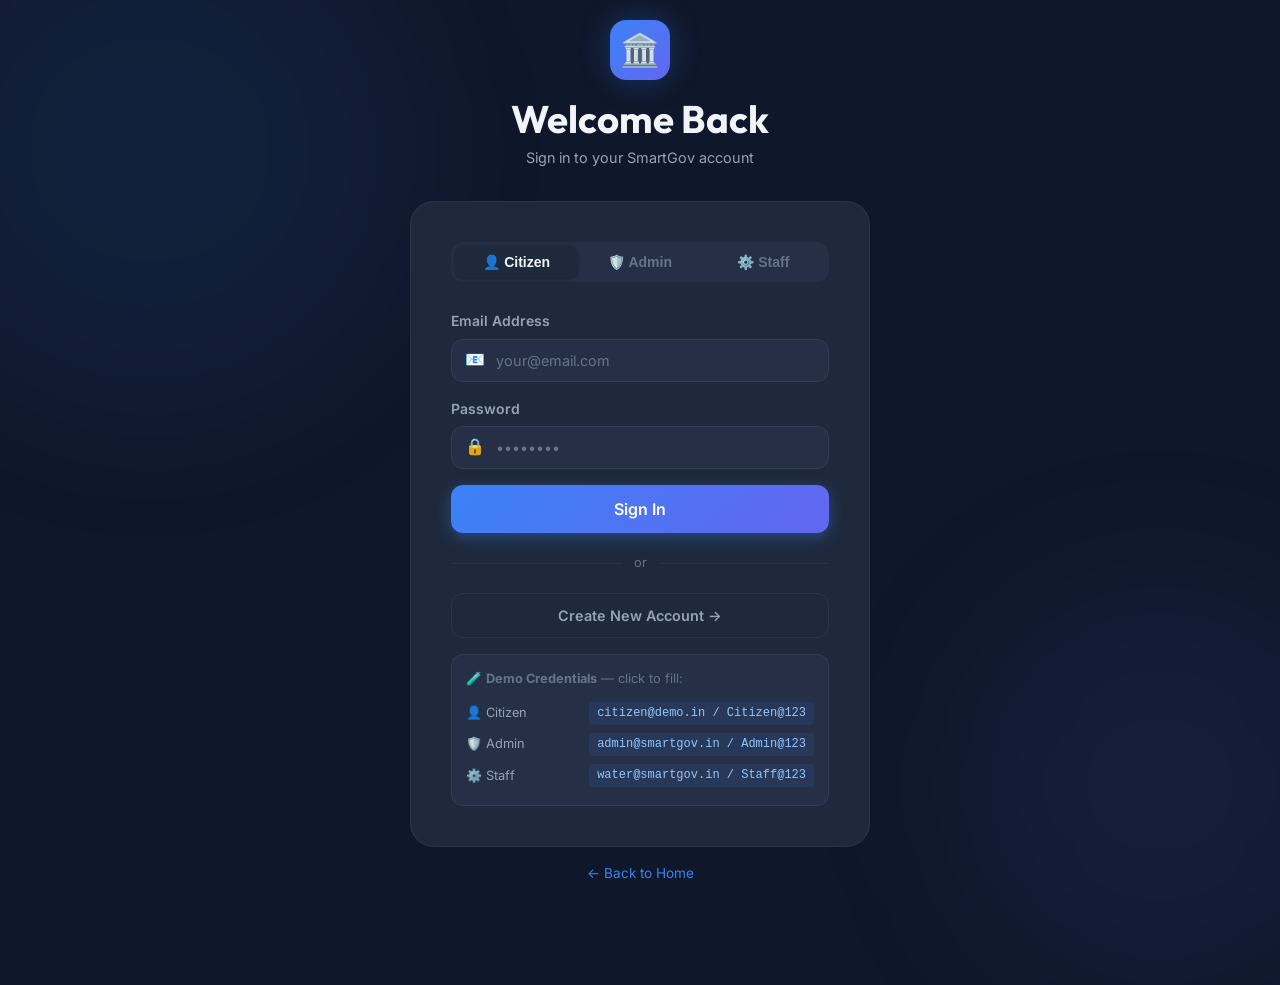
==== frontend/login.html @ 2b1eeae0 "feat: Initial commit - Smart Public Complaint and Grievance Redressal System - FastAPI backend with " ====
<!DOCTYPE html>
<html lang="en">

<head>
    <meta charset="UTF-8">
    <meta name="viewport" content="width=device-width, initial-scale=1.0">
    <title>Sign In | SmartGov</title>
    <link rel="stylesheet" href="css/styles.css">
    <style>
        body {
            display: flex;
            justify-content: center;
            align-items: center;
            min-height: 100vh;
            background: var(--bg);
            position: relative;
            overflow: hidden;
        }

        .auth-bg-glow {
            position: absolute;
            border-radius: 50%;
            filter: blur(80px);
            pointer-events: none;
            z-index: 0;
        }

        .glow1 {
            width: 500px;
            height: 500px;
            background: rgba(59, 130, 246, 0.08);
            top: -100px;
            left: -100px;
        }

        .glow2 {
            width: 400px;
            height: 400px;
            background: rgba(99, 102, 241, 0.08);
            bottom: -80px;
            right: -80px;
        }

        .auth-container {
            width: 100%;
            max-width: 460px;
            margin: 20px;
            position: relative;
            z-index: 1;
        }

        .auth-header {
            text-align: center;
            margin-bottom: 32px;
        }

        .auth-logo {
            width: 60px;
            height: 60px;
            background: var(--gradient-primary);
            border-radius: var(--radius-lg);
            display: flex;
            align-items: center;
            justify-content: center;
            font-size: 2rem;
            margin: 0 auto 16px;
            box-shadow: 0 0 30px rgba(59, 130, 246, 0.3);
        }

        .auth-card {
            background: var(--surface);
            border: 1px solid var(--card-border);
            border-radius: var(--radius-xl);
            padding: 40px;
        }

        .auth-tabs {
            display: flex;
            background: var(--surface-2);
            border-radius: var(--radius);
            padding: 4px;
            margin-bottom: 28px;
        }

        .auth-tab {
            flex: 1;
            padding: 8px;
            text-align: center;
            border-radius: var(--radius-sm);
            font-size: 0.875rem;
            font-weight: 600;
            cursor: pointer;
            transition: all var(--transition);
            color: var(--text-muted);
            border: none;
            background: transparent;
        }

        .auth-tab.active {
            background: var(--surface);
            color: var(--text-primary);
            box-shadow: var(--shadow-sm);
        }

        .form-row {
            display: grid;
            gap: 16px;
        }

        .divider-or {
            display: flex;
            align-items: center;
            gap: 12px;
            margin: 20px 0;
            color: var(--text-muted);
            font-size: 0.8rem;
        }

        .divider-or::before,
        .divider-or::after {
            content: '';
            flex: 1;
            height: 1px;
            background: var(--card-border);
        }

        .demo-creds {
            background: var(--surface-2);
            border: 1px solid var(--card-border);
            border-radius: var(--radius);
            padding: 14px;
            font-size: 0.8rem;
        }

        .demo-creds p {
            color: var(--text-muted);
            margin-bottom: 8px;
        }

        .demo-creds-item {
            display: flex;
            align-items: center;
            justify-content: space-between;
            padding: 4px 0;
        }

        .demo-creds-item code {
            font-size: 0.75rem;
            color: var(--primary-light);
            background: rgba(59, 130, 246, 0.1);
            padding: 2px 8px;
            border-radius: 4px;
            cursor: pointer;
        }

        .demo-creds-item code:hover {
            background: rgba(59, 130, 246, 0.2);
        }
    </style>
</head>

<body>
    <div class="auth-bg-glow glow1"></div>
    <div class="auth-bg-glow glow2"></div>

    <div class="auth-container fade-in">
        <div class="auth-header">
            <div class="auth-logo">🏛️</div>
            <h2>Welcome Back</h2>
            <p style="font-size:0.9rem; margin-top:4px">Sign in to your SmartGov account</p>
        </div>

        <div class="auth-card">
            <!-- Role Tabs -->
            <div class="auth-tabs">
                <button class="auth-tab active" data-role="citizen" onclick="switchRole('citizen')">👤 Citizen</button>
                <button class="auth-tab" data-role="admin" onclick="switchRole('admin')">🛡️ Admin</button>
                <button class="auth-tab" data-role="staff" onclick="switchRole('staff')">⚙️ Staff</button>
            </div>

            <!-- Error Alert -->
            <div id="error-alert" class="alert alert-error hidden" style="margin-bottom:16px">
                <span>❌</span><span id="error-msg"></span>
            </div>

            <!-- Login Form -->
            <form id="login-form" class="form-row">
                <div class="form-group">
                    <label class="form-label">Email Address</label>
                    <div class="input-icon-wrap">
                        <span class="icon">📧</span>
                        <input id="email" type="email" class="form-input" placeholder="your@email.com" required
                            autocomplete="email">
                    </div>
                </div>
                <div class="form-group">
                    <label class="form-label">Password</label>
                    <div class="input-icon-wrap">
                        <span class="icon">🔒</span>
                        <input id="password" type="password" class="form-input" placeholder="••••••••" required
                            autocomplete="current-password">
                    </div>
                </div>
                <button type="submit" class="btn btn-primary btn-full btn-lg" id="login-btn">
                    <span id="login-btn-text">Sign In</span>
                </button>
            </form>

            <div class="divider-or">or</div>

            <a href="register.html" class="btn btn-outline btn-full">Create New Account →</a>

            <!-- Demo Credentials -->
            <div class="demo-creds mt-4">
                <p>🧪 <strong>Demo Credentials</strong> — click to fill:</p>
                <div class="demo-creds-item">
                    <span style="color:var(--text-secondary)">👤 Citizen</span>
                    <code onclick="fillCreds('citizen@demo.in','Citizen@123')">citizen@demo.in / Citizen@123</code>
                </div>
                <div class="demo-creds-item">
                    <span style="color:var(--text-secondary)">🛡️ Admin</span>
                    <code onclick="fillCreds('admin@smartgov.in','Admin@123')">admin@smartgov.in / Admin@123</code>
                </div>
                <div class="demo-creds-item">
                    <span style="color:var(--text-secondary)">⚙️ Staff</span>
                    <code onclick="fillCreds('water@smartgov.in','Staff@123')">water@smartgov.in / Staff@123</code>
                </div>
            </div>
        </div>

        <p style="text-align:center; margin-top:16px; font-size:0.85rem; color:var(--text-muted)">
            <a href="index.html">← Back to Home</a>
        </p>
    </div>

    <div id="toast-container" class="toast-container"></div>
    <script src="js/app.js"></script>
    <script>
        // Redirect if already logged in
        if (Auth.isLoggedIn()) Utils.redirectDashboard();

        // Pre-fill role from URL params
        const urlParams = new URLSearchParams(window.location.search);
        if (urlParams.get('role') === 'admin') switchRole('admin');

        function switchRole(role) {
            document.querySelectorAll('.auth-tab').forEach(t => t.classList.remove('active'));
            document.querySelector(`[data-role="${role}"]`).classList.add('active');
        }

        function fillCreds(email, password) {
            document.getElementById('email').value = email;
            document.getElementById('password').value = password;
        }

        document.getElementById('login-form').addEventListener('submit', async (e) => {
            e.preventDefault();
            const btn = document.getElementById('login-btn');
            const btnText = document.getElementById('login-btn-text');
            const errorAlert = document.getElementById('error-alert');
            const errorMsg = document.getElementById('error-msg');

            errorAlert.classList.add('hidden');
            btn.disabled = true;
            btnText.innerHTML = '<span class="spinner" style="width:18px;height:18px;border-width:2px"></span> Signing in...';

            try {
                const data = await API.login({
                    email: document.getElementById('email').value,
                    password: document.getElementById('password').value
                });
                Auth.save(data.token, data.user);
                Toast.success(`Welcome back, ${data.user.full_name.split(' ')[0]}! 🎉`);
                setTimeout(() => Utils.redirectDashboard(), 800);
            } catch (err) {
                errorMsg.textContent = err.message;
                errorAlert.classList.remove('hidden');
                btn.disabled = false;
                btnText.textContent = 'Sign In';
            }
        });
    </script>
</body>

</html>
---- frontend/css/styles.css ----
/* =========================================================
   Smart Gov - Public Complaint & Grievance Redressal System
   Design System & Global Styles
   ========================================================= */

@import url('https://fonts.googleapis.com/css2?family=Inter:wght@300;400;500;600;700;800;900&family=Outfit:wght@400;600;700;800&display=swap');

/* ─── CSS Variables ─────────────────────────────────────── */
:root {
  /* Brand Colors */
  --primary: #3b82f6;
  --primary-dark: #1d4ed8;
  --primary-light: #93c5fd;
  --secondary: #6366f1;
  --accent: #06b6d4;
  --success: #10b981;
  --warning: #f59e0b;
  --danger: #ef4444;
  --info: #3b82f6;

  /* Status Colors */
  --status-submitted: #6366f1;
  --status-acknowledged: #f59e0b;
  --status-in_progress: #3b82f6;
  --status-resolved: #10b981;
  --status-closed: #6b7280;
  --status-rejected: #ef4444;

  /* Priority Colors */
  --priority-low: #10b981;
  --priority-medium: #f59e0b;
  --priority-high: #ef4444;
  --priority-urgent: #dc2626;

  /* Background & Surface */
  --bg: #0f172a;
  --bg-secondary: #1e293b;
  --surface: #1e293b;
  --surface-2: #253047;
  --surface-3: #2d3a52;
  --card: rgba(30, 41, 59, 0.8);
  --card-border: rgba(148, 163, 184, 0.1);

  /* Text */
  --text-primary: #f1f5f9;
  --text-secondary: #94a3b8;
  --text-muted: #64748b;
  --text-inverse: #0f172a;

  /* Gradients */
  --gradient-primary:  linear-gradient(135deg, #3b82f6 0%, #6366f1 100%);
  --gradient-success:  linear-gradient(135deg, #10b981 0%, #059669 100%);
  --gradient-hero:     linear-gradient(135deg, #0f172a 0%, #1e293b 50%, #0f172a 100%);
  --gradient-card:     linear-gradient(135deg, rgba(30,41,59,0.9) 0%, rgba(37,48,71,0.9) 100%);

  /* Glow Effects */
  --glow-primary:  0 0 20px rgba(59, 130, 246, 0.3);
  --glow-success:  0 0 20px rgba(16, 185, 129, 0.3);
  --glow-danger:   0 0 20px rgba(239, 68, 68, 0.3);

  /* Spacing */
  --radius-sm: 8px;
  --radius: 12px;
  --radius-lg: 16px;
  --radius-xl: 24px;
  --radius-full: 9999px;

  /* Transitions */
  --transition: 0.25s cubic-bezier(0.4, 0, 0.2, 1);
  --transition-slow: 0.4s cubic-bezier(0.4, 0, 0.2, 1);

  /* Shadows */
  --shadow-sm: 0 1px 3px rgba(0,0,0,0.3);
  --shadow: 0 4px 16px rgba(0,0,0,0.4);
  --shadow-lg: 0 8px 32px rgba(0,0,0,0.5);
  --shadow-xl: 0 16px 64px rgba(0,0,0,0.6);
}

/* ─── Reset & Base ──────────────────────────────────────── */
*, *::before, *::after { box-sizing: border-box; margin: 0; padding: 0; }

html { scroll-behavior: smooth; font-size: 16px; }

body {
  font-family: 'Inter', -apple-system, BlinkMacSystemFont, sans-serif;
  background-color: var(--bg);
  color: var(--text-primary);
  line-height: 1.6;
  min-height: 100vh;
  overflow-x: hidden;
}

/* ─── Scrollbar ─────────────────────────────────────────── */
::-webkit-scrollbar { width: 6px; height: 6px; }
::-webkit-scrollbar-track { background: var(--bg-secondary); }
::-webkit-scrollbar-thumb { background: var(--surface-3); border-radius: var(--radius-full); }
::-webkit-scrollbar-thumb:hover { background: var(--primary); }

/* ─── Typography ────────────────────────────────────────── */
h1, h2, h3, h4, h5, h6 {
  font-family: 'Outfit', sans-serif;
  font-weight: 700;
  line-height: 1.2;
  color: var(--text-primary);
}
h1 { font-size: clamp(2rem, 5vw, 3.5rem); }
h2 { font-size: clamp(1.5rem, 3vw, 2.5rem); }
h3 { font-size: clamp(1.2rem, 2.5vw, 1.8rem); }
h4 { font-size: 1.25rem; }
p { color: var(--text-secondary); }
a { color: var(--primary); text-decoration: none; transition: color var(--transition); }
a:hover { color: var(--primary-light); }

/* ─── Layout ─────────────────────────────────────────────── */
.container { width: 100%; max-width: 1280px; margin: 0 auto; padding: 0 24px; }
.flex { display: flex; }
.flex-col { display: flex; flex-direction: column; }
.items-center { align-items: center; }
.justify-center { justify-content: center; }
.justify-between { justify-content: space-between; }
.gap-2 { gap: 8px; }
.gap-4 { gap: 16px; }
.gap-6 { gap: 24px; }
.gap-8 { gap: 32px; }
.grid { display: grid; }

/* ─── Glassmorphism Card ─────────────────────────────────── */
.glass {
  background: var(--card);
  backdrop-filter: blur(20px);
  -webkit-backdrop-filter: blur(20px);
  border: 1px solid var(--card-border);
  border-radius: var(--radius-lg);
}

.card {
  background: var(--surface);
  border: 1px solid var(--card-border);
  border-radius: var(--radius-lg);
  padding: 24px;
  transition: all var(--transition);
}
.card:hover { border-color: rgba(59, 130, 246, 0.3); box-shadow: var(--shadow-lg); }

/* ─── Buttons ────────────────────────────────────────────── */
.btn {
  display: inline-flex;
  align-items: center;
  justify-content: center;
  gap: 8px;
  padding: 10px 20px;
  font-size: 0.9rem;
  font-weight: 600;
  font-family: 'Inter', sans-serif;
  border: none;
  border-radius: var(--radius);
  cursor: pointer;
  transition: all var(--transition);
  text-decoration: none;
  white-space: nowrap;
  position: relative;
  overflow: hidden;
}
.btn::before {
  content: '';
  position: absolute;
  inset: 0;
  background: rgba(255,255,255,0.1);
  opacity: 0;
  transition: opacity var(--transition);
}
.btn:hover::before { opacity: 1; }
.btn:active { transform: scale(0.97); }

.btn-primary {
  background: var(--gradient-primary);
  color: #fff;
  box-shadow: 0 4px 15px rgba(59, 130, 246, 0.4);
}
.btn-primary:hover { box-shadow: 0 6px 25px rgba(59, 130, 246, 0.6); transform: translateY(-1px); }

.btn-success {
  background: var(--gradient-success);
  color: #fff;
  box-shadow: 0 4px 15px rgba(16, 185, 129, 0.4);
}
.btn-success:hover { box-shadow: var(--glow-success); transform: translateY(-1px); }

.btn-danger { background: linear-gradient(135deg, #ef4444, #dc2626); color: #fff; }
.btn-outline {
  background: transparent;
  border: 1px solid var(--card-border);
  color: var(--text-secondary);
}
.btn-outline:hover { border-color: var(--primary); color: var(--primary); }

.btn-ghost { background: transparent; color: var(--text-secondary); }
.btn-ghost:hover { background: var(--surface-2); color: var(--text-primary); }

.btn-sm { padding: 6px 14px; font-size: 0.8rem; }
.btn-lg { padding: 14px 32px; font-size: 1rem; }
.btn-xl { padding: 16px 40px; font-size: 1.1rem; border-radius: var(--radius-xl); }
.btn-icon { padding: 10px; border-radius: var(--radius); }
.btn-full { width: 100%; }

/* ─── Form Inputs ────────────────────────────────────────── */
.form-group { display: flex; flex-direction: column; gap: 6px; }
.form-label { font-size: 0.875rem; font-weight: 600; color: var(--text-secondary); }

.form-input, .form-select, .form-textarea {
  width: 100%;
  padding: 12px 16px;
  background: var(--surface-2);
  border: 1px solid var(--card-border);
  border-radius: var(--radius);
  color: var(--text-primary);
  font-family: 'Inter', sans-serif;
  font-size: 0.9rem;
  transition: all var(--transition);
  outline: none;
}
.form-input:focus, .form-select:focus, .form-textarea:focus {
  border-color: var(--primary);
  box-shadow: 0 0 0 3px rgba(59, 130, 246, 0.15);
  background: var(--surface-3);
}
.form-input::placeholder { color: var(--text-muted); }
.form-select option { background: var(--surface); color: var(--text-primary); }
.form-textarea { resize: vertical; min-height: 100px; }

.input-icon-wrap { position: relative; }
.input-icon-wrap .form-input { padding-left: 44px; }
.input-icon-wrap .icon { position: absolute; left: 14px; top: 50%; transform: translateY(-50%); color: var(--text-muted); }

.form-error { font-size: 0.8rem; color: var(--danger); }
.form-hint { font-size: 0.8rem; color: var(--text-muted); }

/* ─── Badges & Tags ──────────────────────────────────────── */
.badge {
  display: inline-flex;
  align-items: center;
  gap: 4px;
  padding: 3px 10px;
  border-radius: var(--radius-full);
  font-size: 0.75rem;
  font-weight: 600;
  text-transform: uppercase;
  letter-spacing: 0.05em;
}
.badge-submitted  { background: rgba(99,102,241,0.2); color: #a5b4fc; border: 1px solid rgba(99,102,241,0.3); }
.badge-acknowledged { background: rgba(245,158,11,0.2); color: #fcd34d; border: 1px solid rgba(245,158,11,0.3); }
.badge-in_progress { background: rgba(59,130,246,0.2); color: #93c5fd; border: 1px solid rgba(59,130,246,0.3); }
.badge-resolved   { background: rgba(16,185,129,0.2); color: #6ee7b7; border: 1px solid rgba(16,185,129,0.3); }
.badge-closed     { background: rgba(107,114,128,0.2); color: #d1d5db; border: 1px solid rgba(107,114,128,0.3); }
.badge-rejected   { background: rgba(239,68,68,0.2); color: #fca5a5; border: 1px solid rgba(239,68,68,0.3); }

.badge-low     { background: rgba(16,185,129,0.15); color: #6ee7b7; border: 1px solid rgba(16,185,129,0.3); }
.badge-medium  { background: rgba(245,158,11,0.15); color: #fcd34d; border: 1px solid rgba(245,158,11,0.3); }
.badge-high    { background: rgba(239,68,68,0.15); color: #fca5a5; border: 1px solid rgba(239,68,68,0.3); }
.badge-urgent  { background: rgba(220,38,38,0.2); color: #f87171; border: 1px solid rgba(220,38,38,0.4); animation: pulse-border 2s infinite; }

.badge-water         { background: rgba(6,182,212,0.15); color: #67e8f9; border: 1px solid rgba(6,182,212,0.3); }
.badge-electricity   { background: rgba(245,158,11,0.15); color: #fde68a; border: 1px solid rgba(245,158,11,0.3); }
.badge-sanitation    { background: rgba(16,185,129,0.15); color: #6ee7b7; border: 1px solid rgba(16,185,129,0.3); }
.badge-infrastructure{ background: rgba(168,85,247,0.15); color: #c4b5fd; border: 1px solid rgba(168,85,247,0.3); }
.badge-other         { background: rgba(148,163,184,0.15); color: #cbd5e1; border: 1px solid rgba(148,163,184,0.3); }

@keyframes pulse-border {
  0%, 100% { box-shadow: 0 0 0 0 rgba(220,38,38,0.4); }
  50%       { box-shadow: 0 0 0 4px rgba(220,38,38,0); }
}

/* ─── Navbar ─────────────────────────────────────────────── */
.navbar {
  position: fixed;
  top: 0;
  left: 0;
  right: 0;
  z-index: 100;
  height: 64px;
  background: rgba(15, 23, 42, 0.85);
  backdrop-filter: blur(20px);
  border-bottom: 1px solid var(--card-border);
  display: flex;
  align-items: center;
  transition: all var(--transition);
}
.navbar .container { display: flex; align-items: center; justify-content: space-between; }
.navbar-brand { display: flex; align-items: center; gap: 10px; }
.navbar-logo {
  width: 36px; height: 36px;
  background: var(--gradient-primary);
  border-radius: var(--radius);
  display: flex; align-items: center; justify-content: center;
  font-size: 1.2rem;
}
.navbar-brand-text { font-family: 'Outfit', sans-serif; font-weight: 800; font-size: 1.1rem; color: var(--text-primary); }
.navbar-brand-sub { font-size: 0.7rem; color: var(--text-muted); font-weight: 400; }
.navbar-nav { display: flex; align-items: center; gap: 8px; }
.nav-link { padding: 8px 14px; border-radius: var(--radius); font-size: 0.875rem; font-weight: 500; color: var(--text-secondary); transition: all var(--transition); }
.nav-link:hover, .nav-link.active { color: var(--text-primary); background: var(--surface-2); }
.navbar-actions { display: flex; align-items: center; gap: 8px; }

/* Notification bell */
.notif-btn { position: relative; }
.notif-badge {
  position: absolute; top: -3px; right: -3px;
  width: 17px; height: 17px;
  background: var(--danger);
  border-radius: 50%;
  font-size: 0.65rem;
  font-weight: 700;
  color: #fff;
  display: flex; align-items: center; justify-content: center;
}

/* ─── Sidebar ─────────────────────────────────────────────── */
.layout-with-sidebar {
  display: flex;
  min-height: 100vh;
  padding-top: 64px;
}

.sidebar {
  width: 260px;
  min-height: calc(100vh - 64px);
  background: var(--surface);
  border-right: 1px solid var(--card-border);
  position: fixed;
  top: 64px;
  left: 0;
  overflow-y: auto;
  z-index: 50;
  padding: 24px 12px;
  display: flex;
  flex-direction: column;
  gap: 4px;
  transition: transform var(--transition);
}

.sidebar-section { margin: 16px 0 8px; }
.sidebar-section-title {
  font-size: 0.7rem;
  font-weight: 700;
  text-transform: uppercase;
  letter-spacing: 0.1em;
  color: var(--text-muted);
  padding: 0 12px;
}
.sidebar-item {
  display: flex;
  align-items: center;
  gap: 10px;
  padding: 10px 12px;
  border-radius: var(--radius);
  color: var(--text-secondary);
  font-size: 0.875rem;
  font-weight: 500;
  cursor: pointer;
  transition: all var(--transition);
  text-decoration: none;
  border: 1px solid transparent;
}
.sidebar-item:hover { background: var(--surface-2); color: var(--text-primary); }
.sidebar-item.active {
  background: rgba(59,130,246,0.15);
  color: var(--primary-light);
  border-color: rgba(59,130,246,0.2);
}
.sidebar-item .sidebar-icon { width: 20px; text-align: center; font-size: 1rem; }
.sidebar-item .badge { margin-left: auto; }

.main-content {
  flex: 1;
  margin-left: 260px;
  padding: 32px;
  min-height: calc(100vh - 64px);
}

/* ─── Stats Cards ────────────────────────────────────────── */
.stats-grid {
  display: grid;
  grid-template-columns: repeat(auto-fill, minmax(240px, 1fr));
  gap: 20px;
}
.stat-card {
  background: var(--surface);
  border: 1px solid var(--card-border);
  border-radius: var(--radius-lg);
  padding: 24px;
  transition: all var(--transition);
  position: relative;
  overflow: hidden;
}
.stat-card::after {
  content: '';
  position: absolute;
  top: -50%;
  right: -20px;
  width: 100px;
  height: 100px;
  border-radius: 50%;
  opacity: 0.1;
}
.stat-card.blue::after   { background: var(--primary); }
.stat-card.green::after  { background: var(--success); }
.stat-card.orange::after { background: var(--warning); }
.stat-card.red::after    { background: var(--danger); }
.stat-card.purple::after { background: var(--secondary); }

.stat-card:hover { transform: translateY(-4px); box-shadow: var(--shadow-lg); }
.stat-icon {
  width: 48px; height: 48px;
  border-radius: var(--radius);
  display: flex; align-items: center; justify-content: center;
  font-size: 1.5rem;
  margin-bottom: 16px;
}
.stat-icon.blue   { background: rgba(59,130,246,0.15);  color: var(--primary-light); }
.stat-icon.green  { background: rgba(16,185,129,0.15);  color: #6ee7b7; }
.stat-icon.orange { background: rgba(245,158,11,0.15);  color: #fcd34d; }
.stat-icon.red    { background: rgba(239,68,68,0.15);   color: #fca5a5; }
.stat-icon.purple { background: rgba(99,102,241,0.15);  color: #a5b4fc; }
.stat-icon.cyan   { background: rgba(6,182,212,0.15);   color: #67e8f9; }

.stat-value { font-size: 2rem; font-weight: 800; font-family: 'Outfit', sans-serif; color: var(--text-primary); line-height: 1; }
.stat-label { font-size: 0.875rem; color: var(--text-muted); margin-top: 4px; }
.stat-change { font-size: 0.8rem; margin-top: 8px; display: flex; align-items: center; gap: 4px; }
.stat-change.up   { color: var(--success); }
.stat-change.down { color: var(--danger); }

/* ─── Tables ─────────────────────────────────────────────── */
.table-wrap {
  background: var(--surface);
  border: 1px solid var(--card-border);
  border-radius: var(--radius-lg);
  overflow: hidden;
}
.table-header {
  padding: 20px 24px;
  display: flex;
  align-items: center;
  justify-content: space-between;
  border-bottom: 1px solid var(--card-border);
}
.table-title { font-size: 1rem; font-weight: 700; }
table { width: 100%; border-collapse: collapse; }
thead th {
  padding: 12px 16px;
  text-align: left;
  font-size: 0.75rem;
  font-weight: 700;
  text-transform: uppercase;
  letter-spacing: 0.08em;
  color: var(--text-muted);
  background: var(--surface-2);
  border-bottom: 1px solid var(--card-border);
}
tbody tr {
  border-bottom: 1px solid rgba(148,163,184,0.05);
  transition: background var(--transition);
}
tbody tr:last-child { border-bottom: none; }
tbody tr:hover { background: rgba(59,130,246,0.04); }
tbody td {
  padding: 14px 16px;
  font-size: 0.875rem;
  color: var(--text-secondary);
  vertical-align: middle;
}
.complaint-title { font-weight: 600; color: var(--text-primary); }
.complaint-number { font-size: 0.78rem; color: var(--text-muted); font-family: monospace; }

/* ─── Timeline ───────────────────────────────────────────── */
.timeline { position: relative; padding-left: 32px; }
.timeline::before {
  content: '';
  position: absolute;
  left: 11px;
  top: 0; bottom: 0;
  width: 2px;
  background: linear-gradient(to bottom, var(--primary), transparent);
  border-radius: 2px;
}
.timeline-item { position: relative; padding-bottom: 24px; }
.timeline-item:last-child { padding-bottom: 0; }
.timeline-dot {
  position: absolute;
  left: -25px;
  top: 4px;
  width: 12px; height: 12px;
  border-radius: 50%;
  border: 2px solid var(--bg);
  background: var(--primary);
  box-shadow: var(--glow-primary);
}
.timeline-dot.success { background: var(--success); box-shadow: var(--glow-success); }
.timeline-dot.warning { background: var(--warning); }
.timeline-dot.danger  { background: var(--danger); box-shadow: var(--glow-danger); }
.timeline-time { font-size: 0.75rem; color: var(--text-muted); margin-bottom: 4px; }
.timeline-action { font-weight: 600; font-size: 0.9rem; color: var(--text-primary); }
.timeline-notes { font-size: 0.85rem; color: var(--text-secondary); margin-top: 4px; }
.timeline-actor { font-size: 0.8rem; color: var(--text-muted); margin-top: 2px; }

/* ─── Search & Filters ───────────────────────────────────── */
.filter-bar {
  display: flex;
  gap: 12px;
  align-items: center;
  flex-wrap: wrap;
  padding: 16px 0;
}
.search-wrap { position: relative; flex: 1; min-width: 200px; }
.search-wrap .form-input { padding-left: 44px; }
.search-icon { position: absolute; left: 14px; top: 50%; transform: translateY(-50%); color: var(--text-muted); font-size: 1rem; }
.filter-select { min-width: 150px; }

/* ─── Page Header ────────────────────────────────────────── */
.page-header { margin-bottom: 28px; }
.page-title { font-size: 1.8rem; font-weight: 800; color: var(--text-primary); }
.page-subtitle { color: var(--text-muted); margin-top: 4px; font-size: 0.9rem; }
.breadcrumb { display: flex; align-items: center; gap: 8px; font-size: 0.8rem; color: var(--text-muted); margin-bottom: 8px; }
.breadcrumb a { color: var(--text-muted); }
.breadcrumb a:hover { color: var(--primary); }
.breadcrumb-sep { color: var(--text-muted); }

/* ─── Empty State ────────────────────────────────────────── */
.empty-state {
  display: flex; flex-direction: column; align-items: center; justify-content: center;
  padding: 64px 32px; text-align: center;
}
.empty-state-icon { font-size: 4rem; margin-bottom: 16px; opacity: 0.5; }
.empty-state-title { font-size: 1.2rem; font-weight: 700; color: var(--text-secondary); margin-bottom: 8px; }
.empty-state-desc { color: var(--text-muted); max-width: 320px; font-size: 0.9rem; }

/* ─── Loading ────────────────────────────────────────────── */
.spinner {
  width: 40px; height: 40px;
  border: 3px solid rgba(255,255,255,0.1);
  border-top-color: var(--primary);
  border-radius: 50%;
  animation: spin 0.8s linear infinite;
}
@keyframes spin { to { transform: rotate(360deg); } }

.loading-overlay {
  position: fixed; inset: 0;
  background: rgba(15, 23, 42, 0.8);
  backdrop-filter: blur(4px);
  z-index: 9999;
  display: flex; align-items: center; justify-content: center;
  flex-direction: column; gap: 16px;
}

.skeleton {
  background: linear-gradient(90deg, var(--surface) 25%, var(--surface-2) 50%, var(--surface) 75%);
  background-size: 200% auto;
  border-radius: var(--radius);
  animation: skeleton-load 1.5s linear infinite;
}
@keyframes skeleton-load { to { background-position: -200% center; } }

/* ─── Alerts & Toasts ────────────────────────────────────── */
.alert {
  padding: 14px 18px;
  border-radius: var(--radius);
  font-size: 0.875rem;
  display: flex;
  align-items: flex-start;
  gap: 10px;
  border-left: 3px solid;
}
.alert-success { background: rgba(16,185,129,0.1); border-color: var(--success); color: #6ee7b7; }
.alert-error   { background: rgba(239,68,68,0.1);  border-color: var(--danger);  color: #fca5a5; }
.alert-info    { background: rgba(59,130,246,0.1); border-color: var(--primary); color: #93c5fd; }
.alert-warning { background: rgba(245,158,11,0.1); border-color: var(--warning); color: #fcd34d; }

.toast-container { position: fixed; top: 80px; right: 20px; z-index: 200; display: flex; flex-direction: column; gap: 10px; }
.toast {
  min-width: 300px; padding: 14px 18px;
  background: var(--surface);
  border: 1px solid var(--card-border);
  border-radius: var(--radius);
  box-shadow: var(--shadow-lg);
  display: flex; align-items: center; gap: 12px;
  animation: toast-in 0.3s ease;
  cursor: pointer;
}
.toast.success { border-left: 3px solid var(--success); }
.toast.error   { border-left: 3px solid var(--danger); }
.toast.info    { border-left: 3px solid var(--primary); }
@keyframes toast-in { from { transform: translateX(100%); opacity: 0; } to { transform: translateX(0); opacity: 1; } }
@keyframes toast-out { to { transform: translateX(100%); opacity: 0; } }

/* ─── Chart Bars (CSS Only) ──────────────────────────────── */
.chart-bars { display: flex; align-items: flex-end; gap: 8px; height: 100px; }
.bar-item { display: flex; flex-direction: column; align-items: center; flex: 1; gap: 4px; }
.bar {
  width: 100%;
  border-radius: 4px 4px 0 0;
  transition: height var(--transition-slow);
  position: relative;
  min-height: 4px;
}
.bar-label { font-size: 0.7rem; color: var(--text-muted); white-space: nowrap; }
.bar-value { font-size: 0.7rem; font-weight: 700; color: var(--text-secondary); }

/* ─── Modals ─────────────────────────────────────────────── */
.modal-overlay {
  position: fixed; inset: 0;
  background: rgba(0,0,0,0.7);
  backdrop-filter: blur(4px);
  z-index: 150;
  display: flex; align-items: center; justify-content: center;
  padding: 20px;
  animation: fade-in 0.2s ease;
}
@keyframes fade-in { from { opacity: 0; } to { opacity: 1; } }

.modal {
  background: var(--surface);
  border: 1px solid var(--card-border);
  border-radius: var(--radius-xl);
  width: 100%;
  max-width: 560px;
  max-height: 90vh;
  overflow-y: auto;
  animation: modal-in 0.3s cubic-bezier(0.34, 1.56, 0.64, 1);
  box-shadow: var(--shadow-xl);
}
@keyframes modal-in { from { transform: scale(0.9) translateY(20px); opacity: 0; } to { transform: scale(1) translateY(0); opacity: 1; } }

.modal-header {
  padding: 24px;
  border-bottom: 1px solid var(--card-border);
  display: flex; align-items: center; justify-content: space-between;
}
.modal-header h3 { font-size: 1.1rem; }
.modal-body { padding: 24px; }
.modal-footer { padding: 16px 24px; border-top: 1px solid var(--card-border); display: flex; gap: 12px; justify-content: flex-end; }

/* ─── Progress & Steps ───────────────────────────────────── */
.progress { height: 6px; background: var(--surface-2); border-radius: 3px; overflow: hidden; }
.progress-bar { height: 100%; background: var(--gradient-primary); border-radius: 3px; transition: width var(--transition-slow); }

.step-tracker {
  display: flex;
  align-items: center;
  justify-content: space-between;
  margin: 24px 0;
}
.step-item { display: flex; flex-direction: column; align-items: center; gap: 6px; flex: 1; position: relative; }
.step-item:not(:last-child)::after {
  content: '';
  position: absolute;
  top: 16px;
  left: 50%;
  right: -50%;
  height: 2px;
  background: var(--surface-2);
}
.step-item.completed:not(:last-child)::after { background: var(--success); }
.step-circle {
  width: 32px; height: 32px;
  border-radius: 50%;
  background: var(--surface-2);
  border: 2px solid transparent;
  display: flex; align-items: center; justify-content: center;
  font-size: 0.8rem; font-weight: 700;
  z-index: 1;
}
.step-item.completed .step-circle { background: var(--success); border-color: var(--success); color: #fff; }
.step-item.current .step-circle   { border-color: var(--primary); color: var(--primary); background: rgba(59,130,246,0.1); }
.step-label { font-size: 0.7rem; color: var(--text-muted); text-align: center; }
.step-item.completed .step-label { color: var(--success); }
.step-item.current .step-label   { color: var(--primary); font-weight: 600; }

/* ─── Star Rating ────────────────────────────────────────── */
.star-rating { display: flex; gap: 4px; }
.star { font-size: 1.5rem; cursor: pointer; transition: all var(--transition); color: var(--surface-3); }
.star.filled, .star:hover, .star:hover ~ .star { color: var(--warning); }

/* ─── Hero Section ───────────────────────────────────────── */
.hero {
  min-height: 100vh;
  background: var(--gradient-hero);
  display: flex;
  align-items: center;
  position: relative;
  overflow: hidden;
}
.hero::before {
  content: '';
  position: absolute;
  top: -30%;
  left: -10%;
  width: 600px; height: 600px;
  background: radial-gradient(circle, rgba(59,130,246,0.12) 0%, transparent 70%);
  border-radius: 50%;
}
.hero::after {
  content: '';
  position: absolute;
  bottom: -20%;
  right: -5%;
  width: 500px; height: 500px;
  background: radial-gradient(circle, rgba(99,102,241,0.1) 0%, transparent 70%);
  border-radius: 50%;
}

.hero-content { position: relative; z-index: 2; max-width: 700px; }
.hero-badge {
  display: inline-flex; align-items: center; gap: 8px;
  padding: 6px 16px;
  background: rgba(59,130,246,0.1);
  border: 1px solid rgba(59,130,246,0.3);
  border-radius: var(--radius-full);
  font-size: 0.8rem;
  font-weight: 600;
  color: var(--primary-light);
  margin-bottom: 24px;
}
.hero-badge .dot { width: 6px; height: 6px; background: var(--primary); border-radius: 50%; animation: blink 1.5s infinite; }
@keyframes blink { 0%,100% { opacity: 1; } 50% { opacity: 0.3; } }

.hero h1 { margin-bottom: 20px; }
.hero-gradient-text {
  background: linear-gradient(135deg, #60a5fa, #a78bfa, #06b6d4);
  -webkit-background-clip: text;
  -webkit-text-fill-color: transparent;
  background-clip: text;
}
.hero p { font-size: 1.1rem; margin-bottom: 32px; max-width: 560px; color: var(--text-secondary); line-height: 1.8; }
.hero-actions { display: flex; gap: 16px; flex-wrap: wrap; }

/* ─── Feature Cards ──────────────────────────────────────── */
.features-grid { display: grid; grid-template-columns: repeat(auto-fill, minmax(280px, 1fr)); gap: 24px; }
.feature-card {
  background: var(--surface);
  border: 1px solid var(--card-border);
  border-radius: var(--radius-lg);
  padding: 28px;
  transition: all var(--transition);
  position: relative;
  overflow: hidden;
}
.feature-card:hover { transform: translateY(-6px); border-color: rgba(59,130,246,0.3); box-shadow: var(--shadow-lg); }
.feature-card::before {
  content: '';
  position: absolute;
  inset: 0;
  background: var(--gradient-primary);
  opacity: 0;
  transition: opacity var(--transition);
  border-radius: var(--radius-lg);
}
.feature-icon {
  width: 52px; height: 52px;
  border-radius: var(--radius);
  display: flex; align-items: center; justify-content: center;
  font-size: 1.5rem;
  margin-bottom: 16px;
  background: rgba(59,130,246,0.1);
  transition: all var(--transition);
}
.feature-card h3 { font-size: 1.1rem; margin-bottom: 8px; }
.feature-card p { font-size: 0.875rem; color: var(--text-muted); }

/* ─── Notification Dropdown ──────────────────────────────── */
.notif-dropdown {
  position: absolute;
  top: calc(100% + 8px);
  right: 0;
  width: 360px;
  background: var(--surface);
  border: 1px solid var(--card-border);
  border-radius: var(--radius-lg);
  box-shadow: var(--shadow-xl);
  z-index: 200;
  overflow: hidden;
  animation: modal-in 0.2s ease;
}
.notif-header { padding: 14px 18px; border-bottom: 1px solid var(--card-border); display: flex; justify-content: space-between; align-items: center; }
.notif-item { padding: 12px 18px; border-bottom: 1px solid rgba(148,163,184,0.05); cursor: pointer; transition: background var(--transition); }
.notif-item:hover { background: var(--surface-2); }
.notif-item.unread { background: rgba(59,130,246,0.05); }
.notif-item.unread::before { content: ''; display: inline-block; width: 8px; height: 8px; background: var(--primary); border-radius: 50%; margin-right: 8px; }
.notif-msg { font-size: 0.85rem; color: var(--text-secondary); }
.notif-time { font-size: 0.75rem; color: var(--text-muted); margin-top: 2px; }

/* ─── Complaint Card (mobile-friendly) ───────────────────── */
.complaint-card {
  background: var(--surface);
  border: 1px solid var(--card-border);
  border-radius: var(--radius-lg);
  padding: 20px;
  transition: all var(--transition);
  cursor: pointer;
}
.complaint-card:hover { border-color: rgba(59,130,246,0.3); transform: translateY(-2px); box-shadow: var(--shadow-lg); }
.complaint-card-header { display: flex; justify-content: space-between; align-items: flex-start; margin-bottom: 12px; }
.complaint-card-body { margin-bottom: 12px; }
.complaint-card-desc { font-size: 0.85rem; color: var(--text-muted); line-height: 1.5; -webkit-line-clamp: 2; display: -webkit-box; -webkit-box-orient: vertical; overflow: hidden; }
.complaint-card-footer { display: flex; align-items: center; justify-content: space-between; flex-wrap: wrap; gap: 8px; }
.complaint-meta { display: flex; align-items: center; gap: 6px; font-size: 0.78rem; color: var(--text-muted); }

/* ─── Utility Classes ────────────────────────────────────── */
.hidden  { display: none !important; }
.visible { display: block !important; }
.text-center { text-align: center; }
.text-right { text-align: right; }
.mt-4  { margin-top: 16px; }
.mt-6  { margin-top: 24px; }
.mt-8  { margin-top: 32px; }
.mb-4  { margin-bottom: 16px; }
.mb-6  { margin-bottom: 24px; }
.w-full { width: 100%; }
.rounded { border-radius: var(--radius); }
.truncate { overflow: hidden; white-space: nowrap; text-overflow: ellipsis; }
.divider { height: 1px; background: var(--card-border); margin: 16px 0; }
.fade-in { animation: fade-in 0.4s ease; }
.section-title { font-size: 0.75rem; font-weight: 700; text-transform: uppercase; letter-spacing: 0.1em; color: var(--text-muted); margin-bottom: 12px; }
.chip { display: inline-flex; align-items: center; gap: 6px; background: var(--surface-2); border: 1px solid var(--card-border); border-radius: var(--radius-full); padding: 4px 12px; font-size: 0.8rem; }

/* ─── Responsive ─────────────────────────────────────────── */
@media (max-width: 1024px) {
  .sidebar { transform: translateX(-100%); }
  .sidebar.open { transform: translateX(0); }
  .main-content { margin-left: 0; }
  .overlay { display: block; position: fixed; inset:0; background:rgba(0,0,0,0.5); z-index: 49; }
}
@media (max-width: 768px) {
  .stats-grid { grid-template-columns: repeat(2, 1fr); }
  .hero h1 { font-size: 2rem; }
  .navbar-nav { display: none; }
  .main-content { padding: 20px; }
  .modal { max-width: calc(100vw - 40px); }
  .container { padding: 0 16px; }
  table { display: block; overflow-x: auto; }
}
@media (max-width: 480px) {
  .stats-grid { grid-template-columns: 1fr; }
  .hero-actions { flex-direction: column; }
}

/* ─── Print ──────────────────────────────────────────────── */
@media print {
  .navbar, .sidebar, .btn, .modal-overlay { display: none !important; }
  .main-content { margin: 0; }
  body { background: #fff; color: #000; }
}
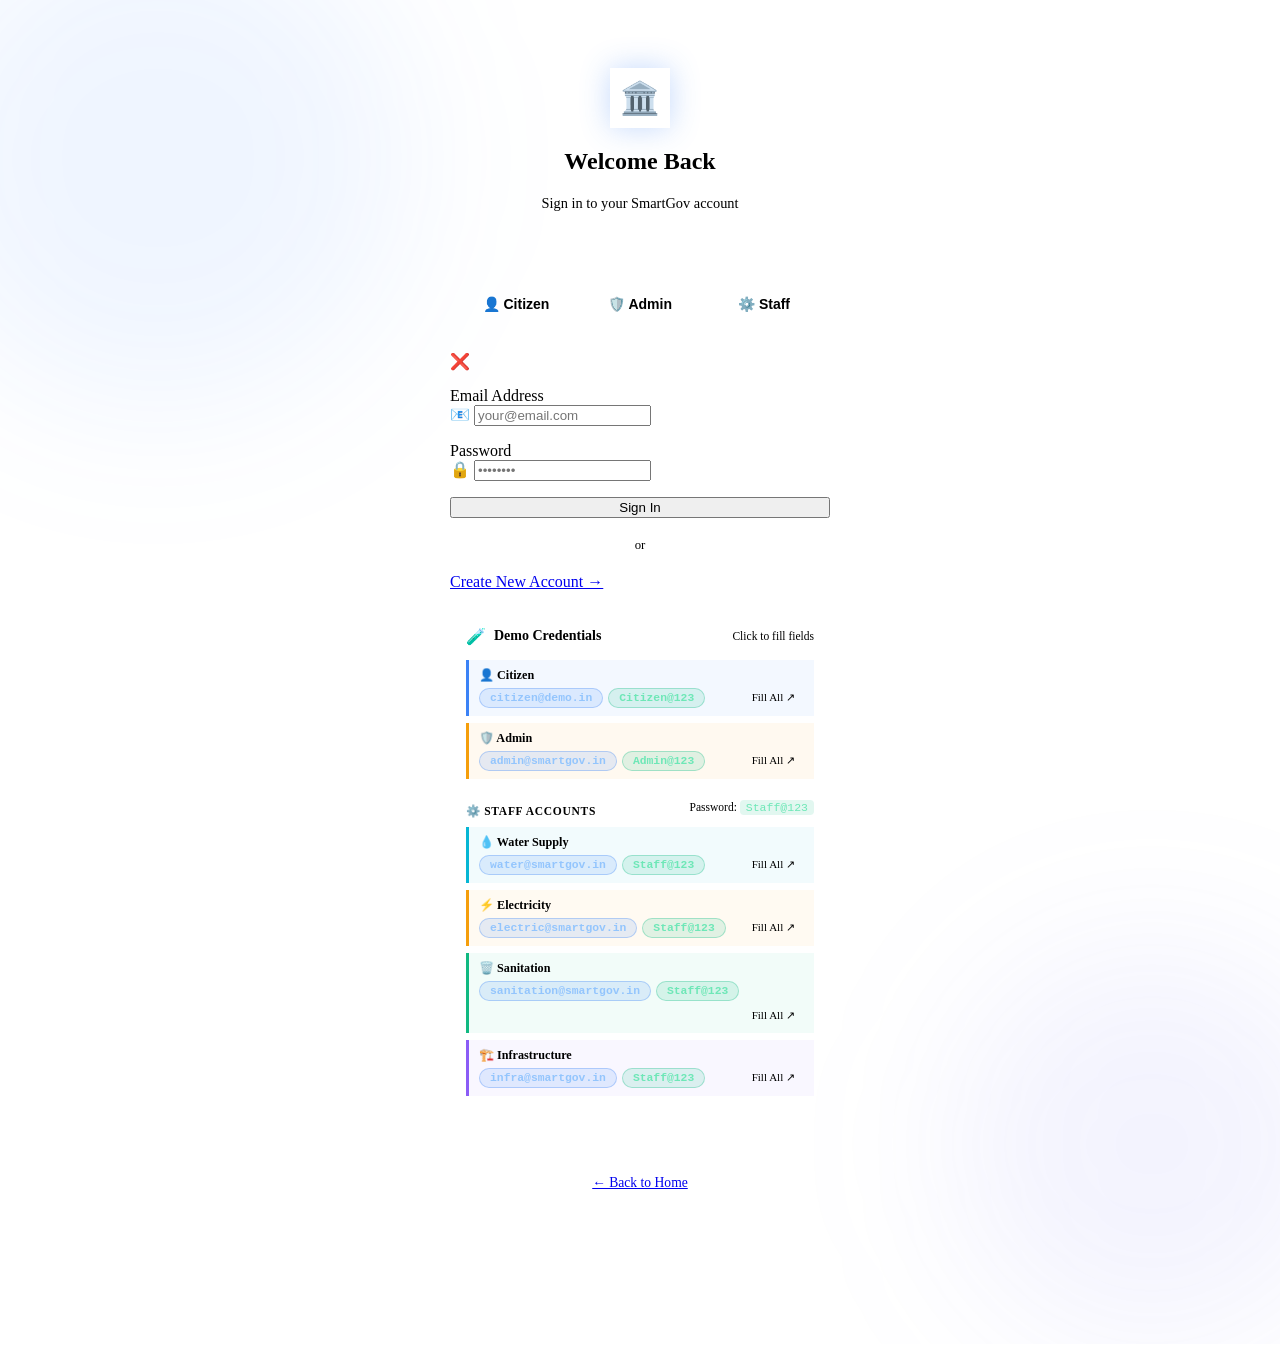
==== commit ba27d2ed: "Updated project and added new file" ====
--- a/frontend/login.html
+++ b/frontend/login.html
@@ -5,16 +5,18 @@
     <meta charset="UTF-8">
     <meta name="viewport" content="width=device-width, initial-scale=1.0">
     <title>Sign In | SmartGov</title>
-    <link rel="stylesheet" href="css/styles.css">
+    <link rel="stylesheet" href="/static/css/styles.css">
     <style>
         body {
             display: flex;
             justify-content: center;
-            align-items: center;
+            align-items: flex-start;
             min-height: 100vh;
             background: var(--bg);
             position: relative;
-            overflow: hidden;
+            overflow-y: auto;
+            overflow-x: hidden;
+            padding: 40px 16px;
         }
 
         .auth-bg-glow {
@@ -208,25 +210,96 @@
 
             <div class="divider-or">or</div>
 
-            <a href="register.html" class="btn btn-outline btn-full">Create New Account →</a>
-
-            <!-- Demo Credentials -->
-            <div class="demo-creds mt-4">
-                <p>🧪 <strong>Demo Credentials</strong> — click to fill:</p>
-                <div class="demo-creds-item">
-                    <span style="color:var(--text-secondary)">👤 Citizen</span>
-                    <code onclick="fillCreds('citizen@demo.in','Citizen@123')">citizen@demo.in / Citizen@123</code>
-                </div>
-                <div class="demo-creds-item">
-                    <span style="color:var(--text-secondary)">🛡️ Admin</span>
-                    <code onclick="fillCreds('admin@smartgov.in','Admin@123')">admin@smartgov.in / Admin@123</code>
-                </div>
-                <div class="demo-creds-item">
-                    <span style="color:var(--text-secondary)">⚙️ Staff</span>
-                    <code onclick="fillCreds('water@smartgov.in','Staff@123')">water@smartgov.in / Staff@123</code>
-                </div>
-            </div>
-        </div>
+            <a href="/static/register.html" class="btn btn-outline btn-full">Create New Account →</a>
+
+            <!-- ── Demo Credentials (Redesigned) ── -->
+            <div
+                style="margin-top:20px; background:var(--surface-2); border:1px solid var(--card-border); border-radius:var(--radius-lg); padding:16px;">
+
+                <div style="display:flex; align-items:center; gap:8px; margin-bottom:14px">
+                    <span>🧪</span>
+                    <strong style="font-size:0.875rem; color:var(--text-primary)">Demo Credentials</strong>
+                    <span style="margin-left:auto; font-size:0.72rem; color:var(--text-muted)">Click to fill
+                        fields</span>
+                </div>
+
+                <!-- Citizen -->
+                <div class="dc-card" style="border-color:#3b82f6; background:rgba(59,130,246,0.06)">
+                    <div class="dc-label">👤 Citizen</div>
+                    <div class="dc-row">
+                        <span class="dc-pill dc-email"
+                            onclick="fillField('email','citizen@demo.in')">citizen@demo.in</span>
+                        <span class="dc-pill dc-pass" onclick="fillField('password','Citizen@123')">Citizen@123</span>
+                        <span class="dc-all" onclick="fillCreds('citizen@demo.in','Citizen@123')">Fill All ↗</span>
+                    </div>
+                </div>
+
+                <!-- Admin -->
+                <div class="dc-card" style="border-color:#f59e0b; background:rgba(245,158,11,0.06)">
+                    <div class="dc-label">🛡️ Admin</div>
+                    <div class="dc-row">
+                        <span class="dc-pill dc-email"
+                            onclick="fillField('email','admin@smartgov.in')">admin@smartgov.in</span>
+                        <span class="dc-pill dc-pass" onclick="fillField('password','Admin@123')">Admin@123</span>
+                        <span class="dc-all" onclick="fillCreds('admin@smartgov.in','Admin@123')">Fill All ↗</span>
+                    </div>
+                </div>
+
+                <!-- Staff divider -->
+                <div style="margin:12px 0 8px; padding-top:10px; border-top:1px solid var(--card-border)">
+                    <span
+                        style="font-size:0.72rem; color:var(--text-muted); font-weight:700; text-transform:uppercase; letter-spacing:0.06em">⚙️
+                        Staff Accounts</span>
+                    <span style="float:right; font-size:0.72rem; color:var(--text-muted)">Password: <code
+                            style="color:#6ee7b7; background:rgba(16,185,129,0.12); padding:1px 6px; border-radius:4px">Staff@123</code></span>
+                </div>
+
+                <!-- Water Staff -->
+                <div class="dc-card" style="border-color:#06b6d4; background:rgba(6,182,212,0.05)">
+                    <div class="dc-label">💧 Water Supply</div>
+                    <div class="dc-row">
+                        <span class="dc-pill dc-email"
+                            onclick="fillField('email','water@smartgov.in')">water@smartgov.in</span>
+                        <span class="dc-pill dc-pass" onclick="fillField('password','Staff@123')">Staff@123</span>
+                        <span class="dc-all" onclick="fillCreds('water@smartgov.in','Staff@123')">Fill All ↗</span>
+                    </div>
+                </div>
+
+                <!-- Electricity -->
+                <div class="dc-card" style="border-color:#f59e0b; background:rgba(245,158,11,0.05)">
+                    <div class="dc-label">⚡ Electricity</div>
+                    <div class="dc-row">
+                        <span class="dc-pill dc-email"
+                            onclick="fillField('email','electric@smartgov.in')">electric@smartgov.in</span>
+                        <span class="dc-pill dc-pass" onclick="fillField('password','Staff@123')">Staff@123</span>
+                        <span class="dc-all" onclick="fillCreds('electric@smartgov.in','Staff@123')">Fill All ↗</span>
+                    </div>
+                </div>
+
+                <!-- Sanitation -->
+                <div class="dc-card" style="border-color:#10b981; background:rgba(16,185,129,0.05)">
+                    <div class="dc-label">🗑️ Sanitation</div>
+                    <div class="dc-row">
+                        <span class="dc-pill dc-email"
+                            onclick="fillField('email','sanitation@smartgov.in')">sanitation@smartgov.in</span>
+                        <span class="dc-pill dc-pass" onclick="fillField('password','Staff@123')">Staff@123</span>
+                        <span class="dc-all" onclick="fillCreds('sanitation@smartgov.in','Staff@123')">Fill All ↗</span>
+                    </div>
+                </div>
+
+                <!-- Infrastructure -->
+                <div class="dc-card" style="border-color:#8b5cf6; background:rgba(139,92,246,0.05)">
+                    <div class="dc-label">🏗️ Infrastructure</div>
+                    <div class="dc-row">
+                        <span class="dc-pill dc-email"
+                            onclick="fillField('email','infra@smartgov.in')">infra@smartgov.in</span>
+                        <span class="dc-pill dc-pass" onclick="fillField('password','Staff@123')">Staff@123</span>
+                        <span class="dc-all" onclick="fillCreds('infra@smartgov.in','Staff@123')">Fill All ↗</span>
+                    </div>
+                </div>
+
+            </div><!-- end demo creds -->
+        </div><!-- end auth-card -->
 
         <p style="text-align:center; margin-top:16px; font-size:0.85rem; color:var(--text-muted)">
             <a href="index.html">← Back to Home</a>
@@ -234,23 +307,33 @@
     </div>
 
     <div id="toast-container" class="toast-container"></div>
-    <script src="js/app.js"></script>
+    <script src="/static/js/app.js"></script>
     <script>
-        // Redirect if already logged in
-        if (Auth.isLoggedIn()) Utils.redirectDashboard();
+        // Redirect if already logged in (run after DOM ready so app.js is loaded)
+        document.addEventListener('DOMContentLoaded', () => {
+            if (Auth.isLoggedIn()) Utils.redirectDashboard();
+        });
 
         // Pre-fill role from URL params
         const urlParams = new URLSearchParams(window.location.search);
         if (urlParams.get('role') === 'admin') switchRole('admin');
+        if (urlParams.get('role') === 'staff') switchRole('staff');
 
         function switchRole(role) {
             document.querySelectorAll('.auth-tab').forEach(t => t.classList.remove('active'));
             document.querySelector(`[data-role="${role}"]`).classList.add('active');
         }
 
+        function fillField(fieldId, value) {
+            document.getElementById(fieldId).value = value;
+            document.getElementById(fieldId).focus();
+            Toast.success(fieldId === 'email' ? '📧 Email filled!' : '🔑 Password filled!');
+        }
+
         function fillCreds(email, password) {
             document.getElementById('email').value = email;
             document.getElementById('password').value = password;
+            Toast.success('✅ Credentials filled — ready to Sign In!');
         }
 
         document.getElementById('login-form').addEventListener('submit', async (e) => {
@@ -271,7 +354,14 @@
                 });
                 Auth.save(data.token, data.user);
                 Toast.success(`Welcome back, ${data.user.full_name.split(' ')[0]}! 🎉`);
-                setTimeout(() => Utils.redirectDashboard(), 800);
+                // Small delay so toast shows, then redirect based on actual role
+                setTimeout(() => {
+                    const savedUser = Auth.getUser();
+                    if (!savedUser) return;
+                    if (savedUser.role === 'citizen') window.location.href = '/static/citizen/dashboard.html';
+                    else if (savedUser.role === 'staff') window.location.href = '/static/staff/dashboard.html';
+                    else window.location.href = '/static/admin/dashboard.html';
+                }, 800);
             } catch (err) {
                 errorMsg.textContent = err.message;
                 errorAlert.classList.remove('hidden');
@@ -280,6 +370,83 @@
             }
         });
     </script>
+
+    <!-- Demo Card Styles -->
+    <style>
+        .dc-card {
+            border-left: 3px solid;
+            border-radius: var(--radius);
+            padding: 8px 10px;
+            margin-bottom: 7px;
+        }
+
+        .dc-label {
+            font-size: 0.76rem;
+            font-weight: 700;
+            color: var(--text-secondary);
+            margin-bottom: 5px;
+        }
+
+        .dc-row {
+            display: flex;
+            flex-wrap: wrap;
+            gap: 5px;
+            align-items: center;
+        }
+
+        .dc-pill {
+            display: inline-block;
+            padding: 3px 10px;
+            border-radius: 100px;
+            font-size: 0.71rem;
+            font-family: monospace;
+            cursor: pointer;
+            font-weight: 600;
+            transition: all 0.15s;
+            user-select: none;
+            white-space: nowrap;
+        }
+
+        .dc-email {
+            background: rgba(59, 130, 246, 0.13);
+            color: #93c5fd;
+            border: 1px solid rgba(59, 130, 246, 0.3);
+        }
+
+        .dc-email:hover {
+            background: rgba(59, 130, 246, 0.25);
+            transform: scale(1.04);
+        }
+
+        .dc-pass {
+            background: rgba(16, 185, 129, 0.13);
+            color: #6ee7b7;
+            border: 1px solid rgba(16, 185, 129, 0.3);
+        }
+
+        .dc-pass:hover {
+            background: rgba(16, 185, 129, 0.25);
+            transform: scale(1.04);
+        }
+
+        .dc-all {
+            margin-left: auto;
+            font-size: 0.69rem;
+            color: var(--text-muted);
+            cursor: pointer;
+            padding: 3px 9px;
+            border-radius: 100px;
+            border: 1px solid var(--card-border);
+            transition: all 0.15s;
+            white-space: nowrap;
+        }
+
+        .dc-all:hover {
+            color: var(--primary-light);
+            border-color: rgba(59, 130, 246, 0.5);
+            background: rgba(59, 130, 246, 0.08);
+        }
+    </style>
 </body>
 
-</html>+</html>
